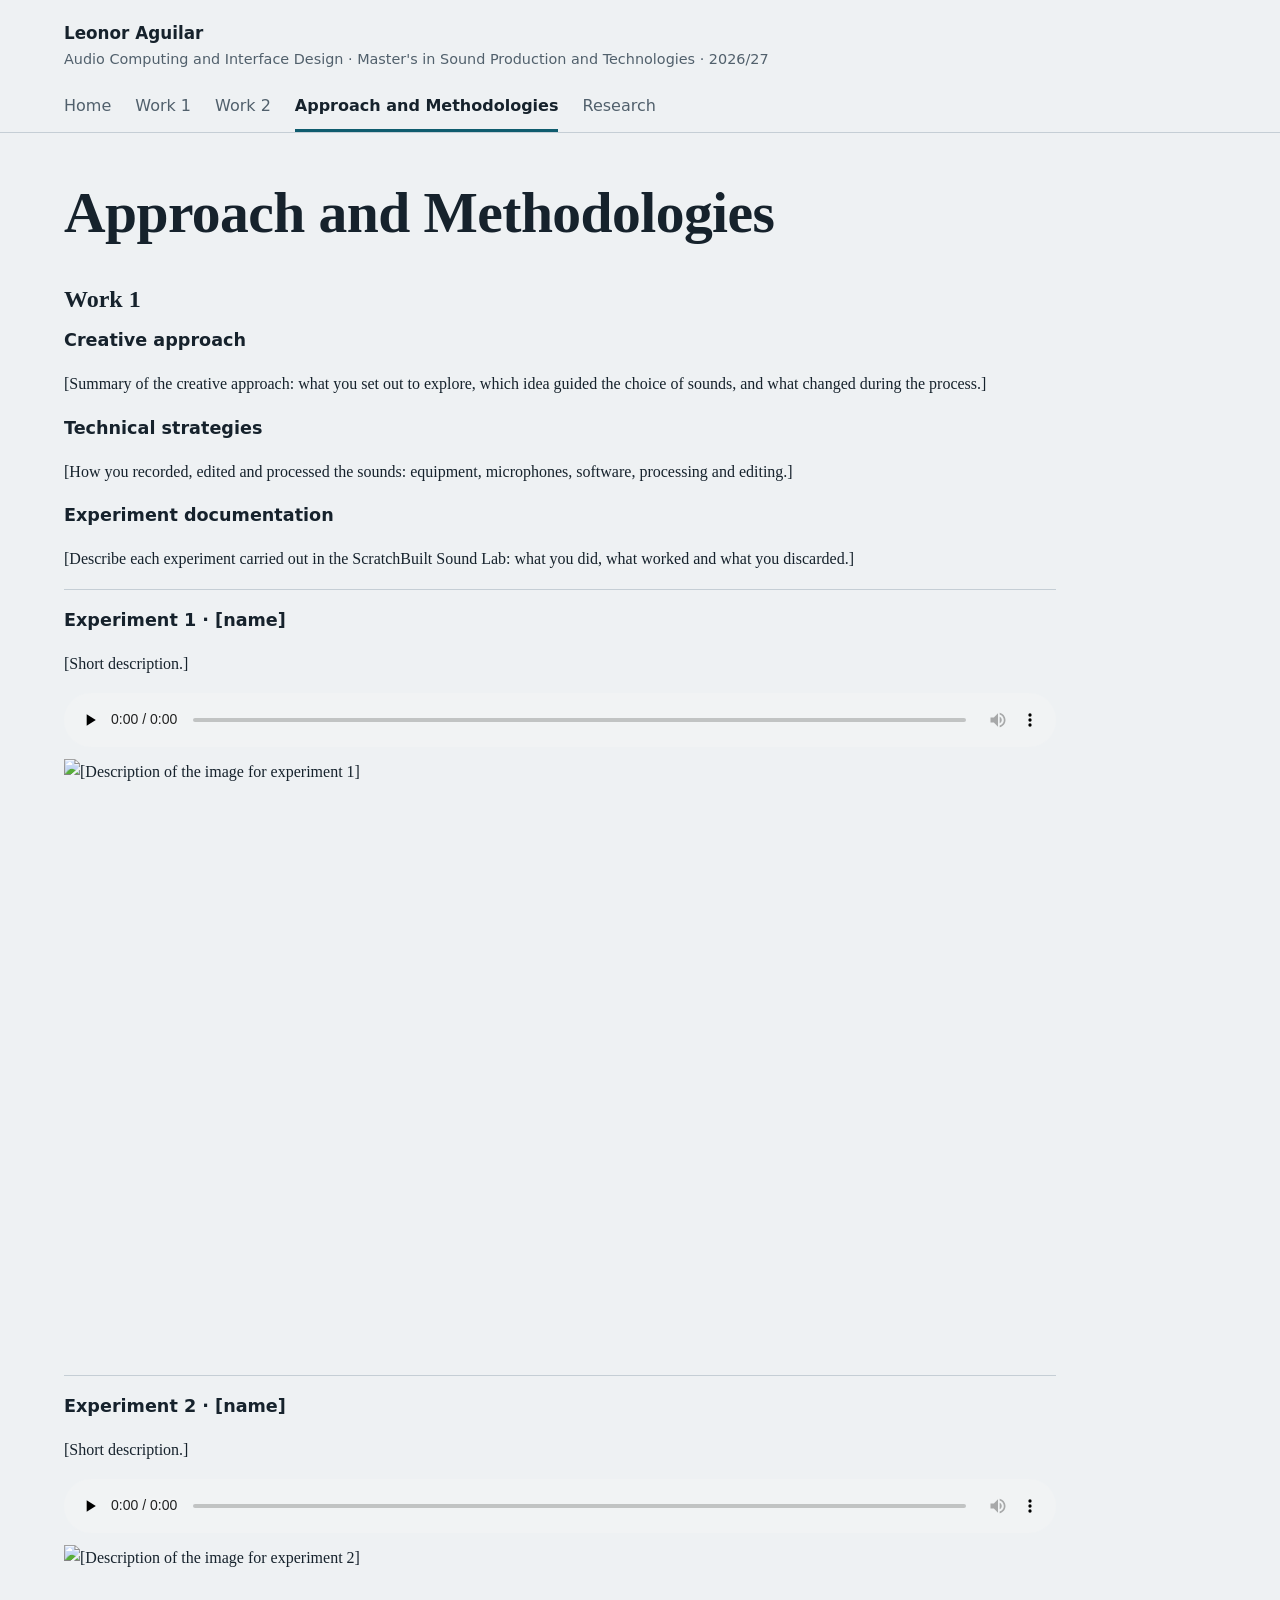
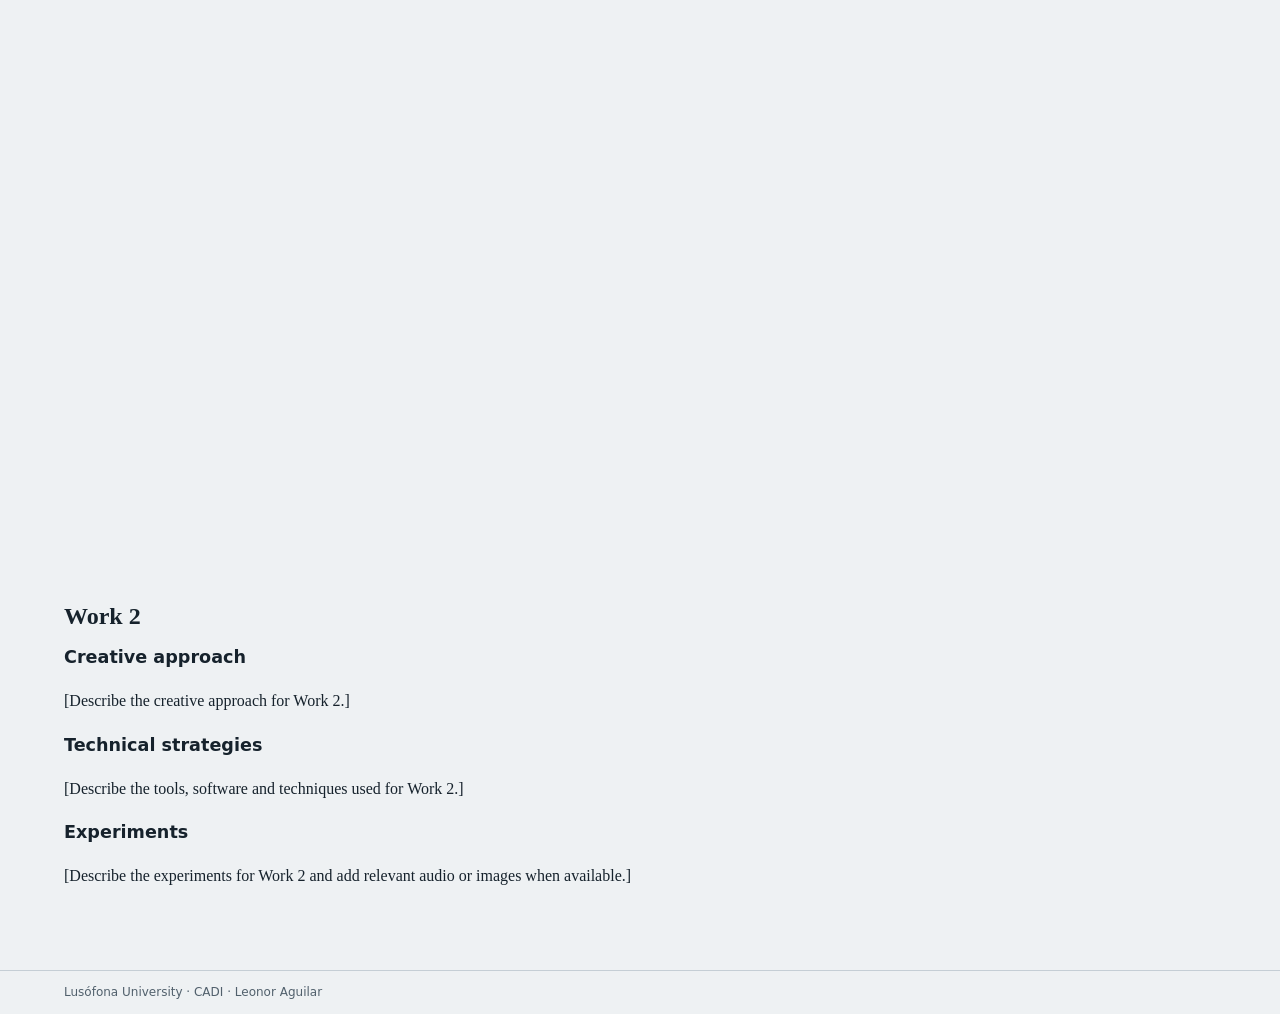
==== abordagem.html @ 3d1f1cb6 "Add files via upload" ====
<!DOCTYPE html>
<html lang="en">
<head>
<meta charset="utf-8">
<meta name="viewport" content="width=device-width, initial-scale=1">
<title>Approach and Methodologies · CADI · Leonor Aguilar</title>
<link rel="stylesheet" href="style.css">
</head>
<body>
<a class="skip" href="#main">Skip to content</a>
<header class="top">
<p class="id"><strong>Leonor Aguilar</strong> Audio Computing and Interface Design · Master's in Sound Production and Technologies · 2026/27</p>
<nav aria-label="Main"><a href="index.html">Home</a><a href="work1.html">Work 1</a><a href="work2.html">Work 2</a><a href="abordagem.html" aria-current="page">Approach and Methodologies</a><a href="pesquisa.html">Research</a></nav>
</header>
<main id="main">
<h1>Approach and Methodologies</h1>
<section id="work1-approach">
<h2>Work 1</h2>
<h3>Creative approach</h3>
<p>[Summary of the creative approach: what you set out to explore, which idea guided the choice of sounds, and what changed during the process.]</p>
<h3>Technical strategies</h3>
<p>[How you recorded, edited and processed the sounds: equipment, microphones, software, processing and editing.]</p>
<h3>Experiment documentation</h3>
<p>[Describe each experiment carried out in the ScratchBuilt Sound Lab: what you did, what worked and what you discarded.]</p>
<div class="exp">
<h3>Experiment 1 · [name]</h3>
<p>[Short description.]</p>
<audio controls preload="none" src="audio/exp1.mp3"></audio>
<img src="img/exp1.jpg" alt="[Description of the image for experiment 1]" width="800" height="600" loading="lazy">
</div>
<div class="exp">
<h3>Experiment 2 · [name]</h3>
<p>[Short description.]</p>
<audio controls preload="none" src="audio/exp2.mp3"></audio>
<img src="img/exp2.jpg" alt="[Description of the image for experiment 2]" width="800" height="600" loading="lazy">
</div>
</section>
<section id="work2-approach">
<h2>Work 2</h2>
<h3>Creative approach</h3>
<p>[Describe the creative approach for Work 2.]</p>
<h3>Technical strategies</h3>
<p>[Describe the tools, software and techniques used for Work 2.]</p>
<h3>Experiments</h3>
<p>[Describe the experiments for Work 2 and add relevant audio or images when available.]</p>
</section>
</main>
<footer>Lusófona University · CADI · Leonor Aguilar </footer>
</body>
</html>
---- style.css ----
:root{--bg:#eef1f3;--ink:#16222c;--muted:#51606c;--line:#c5ced5;--accent:#0f5c6e;--paper:#fbfcfc}
@media (prefers-color-scheme:dark){:root{--bg:#10171c;--ink:#e6ecf0;--muted:#9aa9b4;--line:#2b3943;--accent:#6cc4d6;--paper:#162027}}
*{box-sizing:border-box}
html{font-size:100%}
body{min-height:100vh;display:flex;flex-direction:column;margin:0;background:var(--bg);color:var(--ink);font-family:"Iowan Old Style",Palatino,"Palatino Linotype",Georgia,serif;line-height:1.65}
.skip{position:absolute;left:-999px;top:0;background:var(--accent);color:#fff;padding:.5rem 1rem}
.skip:focus{left:0;z-index:10}
a{color:var(--accent);text-underline-offset:.15em}
a:focus-visible,audio:focus-visible{outline:3px solid var(--accent);outline-offset:3px}
.top{padding:1.25rem clamp(1rem,5vw,4rem) 0;border-bottom:1px solid var(--line);font-family:system-ui,-apple-system,"Segoe UI",sans-serif}
.id{margin:0 0 .75rem;font-size:.9rem;color:var(--muted)}
.id strong{display:block;font-size:1.05rem;color:var(--ink)}
nav{display:flex;flex-wrap:wrap;gap:0 1.5rem}
nav a{padding:.6rem 0;color:var(--muted);text-decoration:none;border-bottom:3px solid transparent}
nav a:hover{color:var(--ink)}
nav a[aria-current=page]{color:var(--ink);border-bottom-color:var(--accent);font-weight:600}
main{flex:1;max-width:70rem;margin:0;padding:3rem clamp(1rem,5vw,4rem) 4rem;text-align:left}
h1{font-size:clamp(2.2rem,6vw,3.6rem);line-height:1.1;margin:0 0 1.25rem;font-weight:600;letter-spacing:-.01em}
h2{font-size:1.5rem;margin:2.5rem 0 .75rem;line-height:1.25}
.work-title{font-size:1.5rem;line-height:1.25;margin:2.5rem 0 .75rem;font-weight:700;letter-spacing:normal}
h3{font-size:1.1rem;margin:0 0 .4rem;font-family:system-ui,-apple-system,"Segoe UI",sans-serif}
.lead{font-size:1.2rem;color:var(--muted)}
.player{margin:2rem 0;padding:1rem 1.25rem;background:var(--paper);border:1px solid var(--line);border-left:6px solid var(--accent)}
.player figcaption{font-family:system-ui,-apple-system,"Segoe UI",sans-serif;font-weight:600;margin-bottom:.6rem}
audio{width:100%;display:block}
img{max-width:100%;height:auto;display:block;margin-top:.75rem}
.exp{padding:1rem 0;border-top:1px solid var(--line)}
.links{padding-left:1.2rem}
.refs{padding-left:1.2rem}
.refs li{margin-bottom:.8rem}
.timeline{list-style:none;margin:1.25rem 0;padding:0;border-left:2px solid var(--line)}
.timeline li{display:grid;grid-template-columns:5rem 1fr;gap:1rem;padding:.5rem 0 .5rem 0;position:relative}
.timeline li::before{content:"";position:absolute;left:-6px;top:1.05rem;width:10px;height:10px;border-radius:50%;background:var(--accent)}
.timeline time{font-family:ui-monospace,SFMono-Regular,Menlo,monospace;font-size:.95rem;color:var(--accent);padding-left:1.25rem;padding-top:.15rem}
.timeline p{margin:0}
footer{padding:.75rem clamp(1rem,5vw,4rem);border-top:1px solid var(--line);color:var(--muted);font-family:system-ui,-apple-system,"Segoe UI",sans-serif;font-size:.75rem}
@media (max-width:30rem){.timeline li{grid-template-columns:1fr;gap:.1rem}}
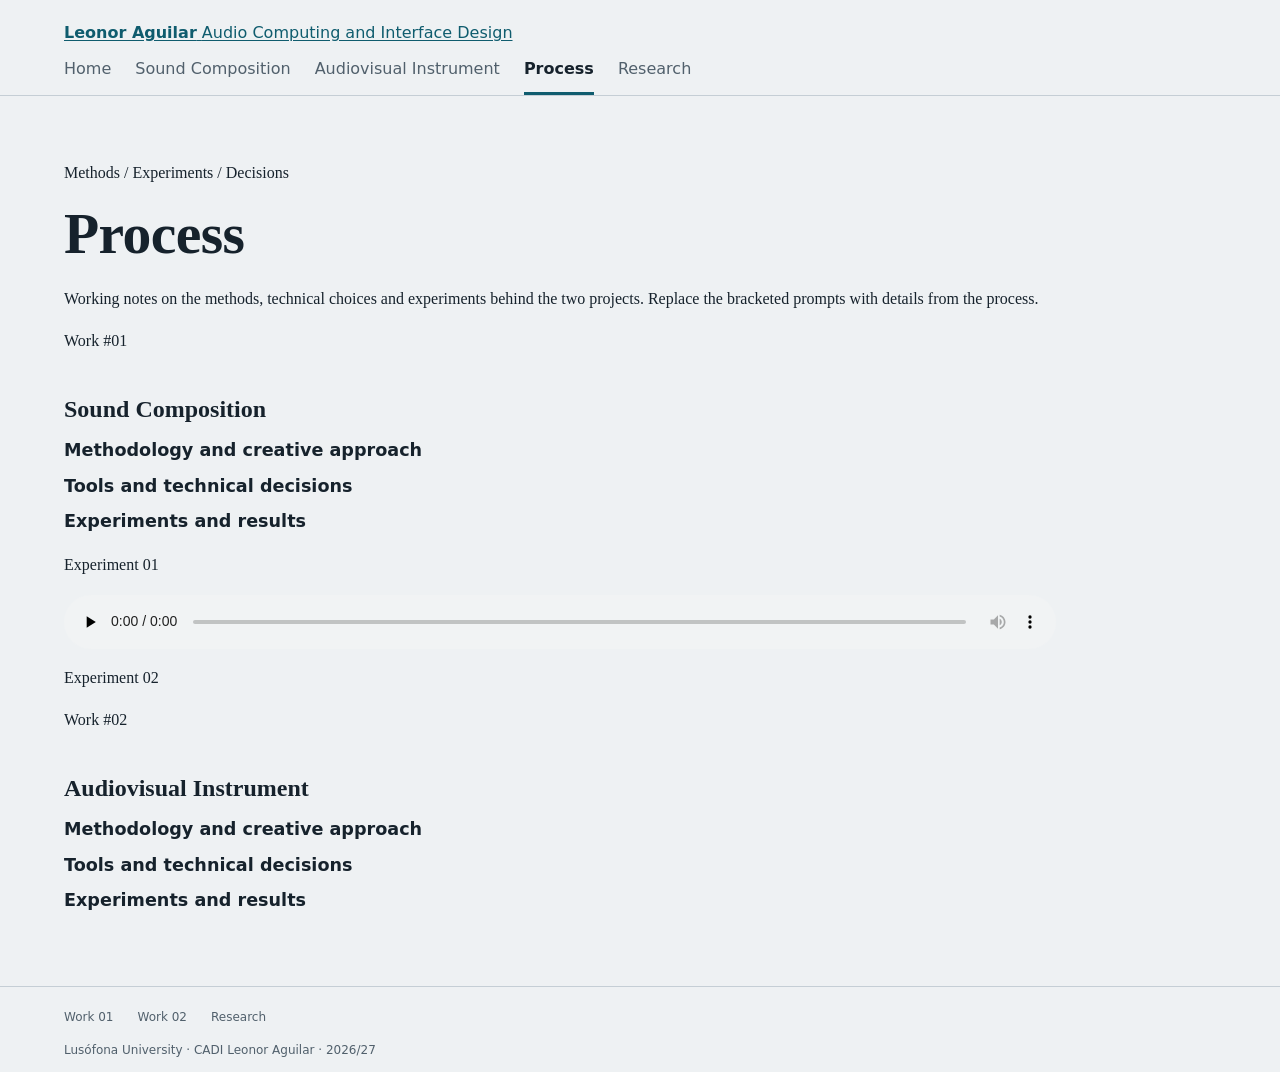
==== commit 9a2623cc: "Update title and metadata in abordagem.html" ====
--- a/abordagem.html
+++ b/abordagem.html
@@ -3,48 +3,90 @@
 <head>
 <meta charset="utf-8">
 <meta name="viewport" content="width=device-width, initial-scale=1">
-<title>Approach and Methodologies · CADI · Leonor Aguilar</title>
+<meta name="description" content="Process documentation for the methods, experiments, tools and decisions behind Work 01 and Work 02.">
+<title>Process · CADI · Leonor Aguilar</title>
 <link rel="stylesheet" href="style.css">
 </head>
 <body>
 <a class="skip" href="#main">Skip to content</a>
 <header class="top">
-<p class="id"><strong>Leonor Aguilar</strong> Audio Computing and Interface Design · Master's in Sound Production and Technologies · 2026/27</p>
-<nav aria-label="Main"><a href="index.html">Home</a><a href="work1.html">Work 1</a><a href="work2.html">Work 2</a><a href="abordagem.html" aria-current="page">Approach and Methodologies</a><a href="pesquisa.html">Research</a></nav>
+  <a class="identity" href="index.html" aria-label="Leonor Aguilar — Home">
+    <strong>Leonor Aguilar</strong>
+    <span>Audio Computing and Interface Design</span>
+  </a>
+  <nav aria-label="Main">
+    <a href="index.html">Home</a>
+    <a href="work1.html">Sound Composition</a>
+    <a href="work2.html">Audiovisual Instrument</a>
+    <a href="abordagem.html" aria-current="page">Process</a>
+    <a href="pesquisa.html">Research</a>
+  </nav>
 </header>
-<main id="main">
-<h1>Approach and Methodologies</h1>
-<section id="work1-approach">
-<h2>Work 1</h2>
-<h3>Creative approach</h3>
-<p>[Summary of the creative approach: what you set out to explore, which idea guided the choice of sounds, and what changed during the process.]</p>
-<h3>Technical strategies</h3>
-<p>[How you recorded, edited and processed the sounds: equipment, microphones, software, processing and editing.]</p>
-<h3>Experiment documentation</h3>
-<p>[Describe each experiment carried out in the ScratchBuilt Sound Lab: what you did, what worked and what you discarded.]</p>
-<div class="exp">
-<h3>Experiment 1 · [name]</h3>
-<p>[Short description.]</p>
-<audio controls preload="none" src="audio/exp1.mp3"></audio>
-<img src="img/exp1.jpg" alt="[Description of the image for experiment 1]" width="800" height="600" loading="lazy">
-</div>
-<div class="exp">
-<h3>Experiment 2 · [name]</h3>
-<p>[Short description.]</p>
-<audio controls preload="none" src="audio/exp2.mp3"></audio>
-<img src="img/exp2.jpg" alt="[Description of the image for experiment 2]" width="800" height="600" loading="lazy">
-</div>
-</section>
-<section id="work2-approach">
-<h2>Work 2</h2>
-<h3>Creative approach</h3>
-<p>[Describe the creative approach for Work 2.]</p>
-<h3>Technical strategies</h3>
-<p>[Describe the tools, software and techniques used for Work 2.]</p>
-<h3>Experiments</h3>
-<p>[Describe the experiments for Work 2 and add relevant audio or images when available.]</p>
-</section>
+<main id="main" class="project-page">
+  <header class="project-heading">
+    <p class="eyebrow">Methods / Experiments / Decisions</p>
+    <h1>Process</h1>
+    <p class="project-summary">Working notes on the methods, technical choices and experiments behind the two projects. Replace the bracketed prompts with details from the process.</p>
+  </header>
+
+  <section id="work1-process" class="content-section">
+    <p class="eyebrow">Work #01</p>
+    <h2>Sound Composition</h2>
+    <div class="process-grid">
+      <section class="process-item">
+        <h3>Methodology and creative approach</h3>
+      </section>
+      <section class="process-item">
+        <h3>Tools and technical decisions</h3>
+      </section>
+      <section class="process-item">
+        <h3>Experiments and results</h3>
+      </section>
+    </div>
+
+    <div class="experiment-list">
+      <article class="experiment">
+        <div>
+          <p class="eyebrow">Experiment 01</p>
+          <audio controls preload="none" aria-label="Listen to Experiment 01, Sound Composition">
+            <source src="audio/CADI_Composition_Leonor.wav" type="audio/wav">
+            Your browser does not support WAV audio.
+          </audio>
+        </div>
+      </article>
+      <article class="experiment">
+        <div>
+          <p class="eyebrow">Experiment 02</p>
+        </div>
+      </article>
+    </div>
+  </section>
+
+  <section id="work2-process" class="content-section">
+    <p class="eyebrow">Work #02</p>
+    <h2>Audiovisual Instrument</h2>
+    <div class="process-grid">
+      <section class="process-item">
+        <h3>Methodology and creative approach</h3>
+      </section>
+      <section class="process-item">
+        <h3>Tools and technical decisions</h3>
+      </section>
+      <section class="process-item">
+        <h3>Experiments and results</h3>
+      </section>
+    </div>
+  </section>
+
 </main>
-<footer>Lusófona University · CADI · Leonor Aguilar </footer>
+<footer>
+  <nav class="project-footer-links" aria-label="Related pages">
+    <a href="work1.html">Work 01</a>
+    <a href="work2.html">Work 02</a>
+    <a href="pesquisa.html">Research</a>
+  </nav>
+  <span>Lusófona University · CADI</span>
+  <span>Leonor Aguilar · 2026/27</span>
+</footer>
 </body>
 </html>
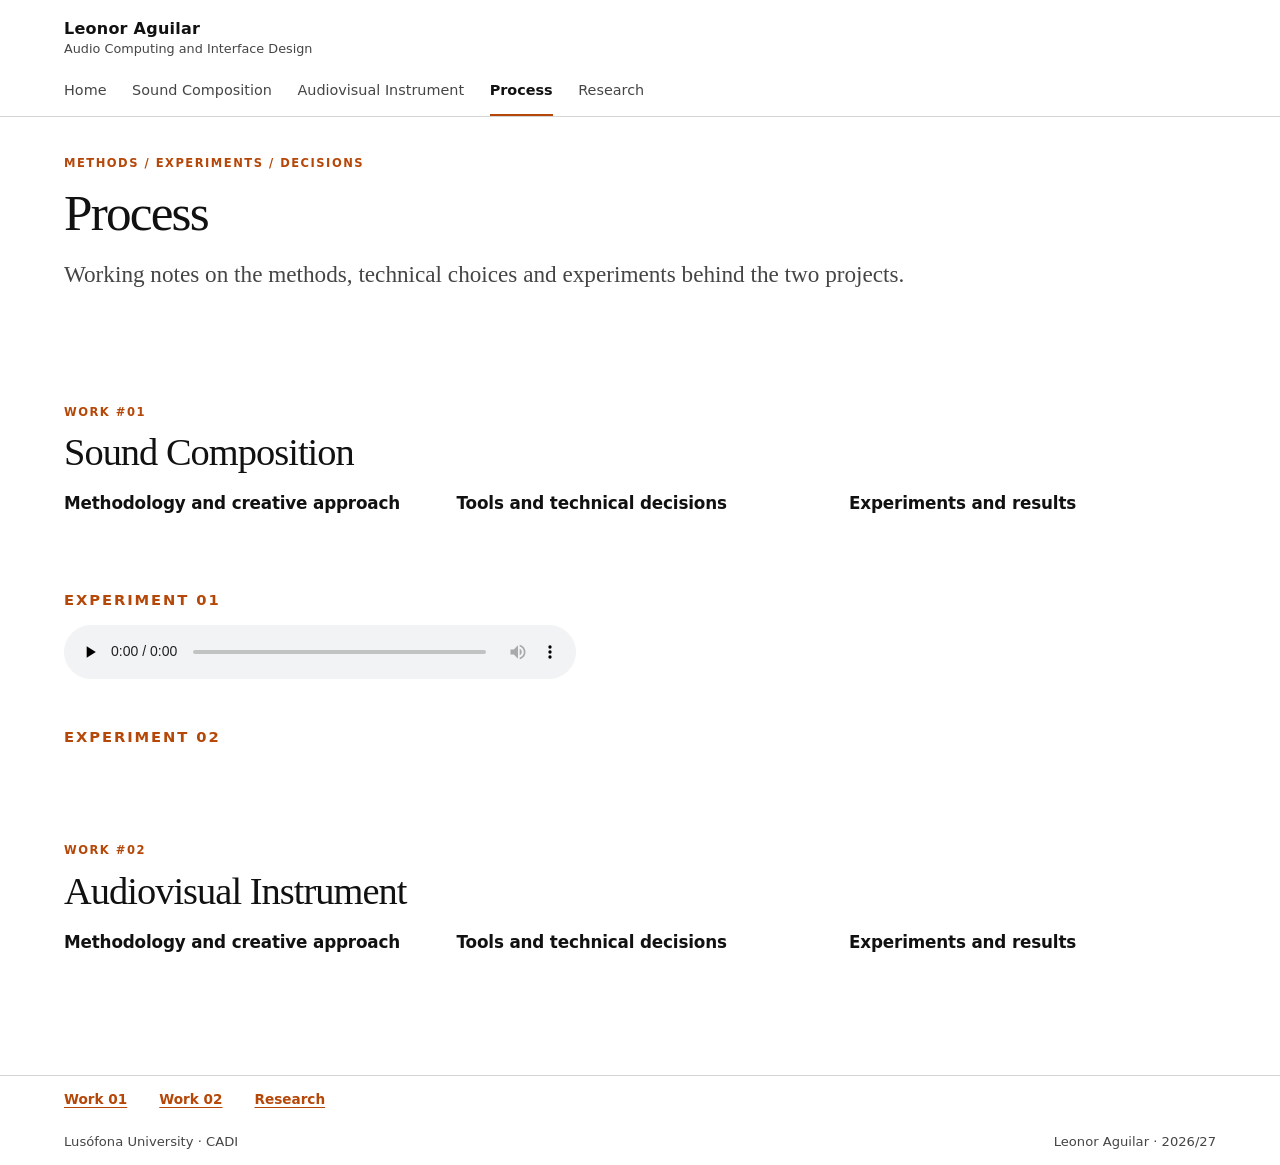
==== commit 28f862b2: "Atualiza o site e adiciona audio" ====
--- a/abordagem.html
+++ b/abordagem.html
@@ -26,7 +26,7 @@
   <header class="project-heading">
     <p class="eyebrow">Methods / Experiments / Decisions</p>
     <h1>Process</h1>
-    <p class="project-summary">Working notes on the methods, technical choices and experiments behind the two projects. Replace the bracketed prompts with details from the process.</p>
+    <p class="project-summary">Working notes on the methods, technical choices and experiments behind the two projects.</p>
   </header>
 
   <section id="work1-process" class="content-section">
--- a/style.css
+++ b/style.css
@@ -1,37 +1,683 @@
-:root{--bg:#eef1f3;--ink:#16222c;--muted:#51606c;--line:#c5ced5;--accent:#0f5c6e;--paper:#fbfcfc}
-@media (prefers-color-scheme:dark){:root{--bg:#10171c;--ink:#e6ecf0;--muted:#9aa9b4;--line:#2b3943;--accent:#6cc4d6;--paper:#162027}}
-*{box-sizing:border-box}
-html{font-size:100%}
-body{min-height:100vh;display:flex;flex-direction:column;margin:0;background:var(--bg);color:var(--ink);font-family:"Iowan Old Style",Palatino,"Palatino Linotype",Georgia,serif;line-height:1.65}
-.skip{position:absolute;left:-999px;top:0;background:var(--accent);color:#fff;padding:.5rem 1rem}
-.skip:focus{left:0;z-index:10}
-a{color:var(--accent);text-underline-offset:.15em}
-a:focus-visible,audio:focus-visible{outline:3px solid var(--accent);outline-offset:3px}
-.top{padding:1.25rem clamp(1rem,5vw,4rem) 0;border-bottom:1px solid var(--line);font-family:system-ui,-apple-system,"Segoe UI",sans-serif}
-.id{margin:0 0 .75rem;font-size:.9rem;color:var(--muted)}
-.id strong{display:block;font-size:1.05rem;color:var(--ink)}
-nav{display:flex;flex-wrap:wrap;gap:0 1.5rem}
-nav a{padding:.6rem 0;color:var(--muted);text-decoration:none;border-bottom:3px solid transparent}
-nav a:hover{color:var(--ink)}
-nav a[aria-current=page]{color:var(--ink);border-bottom-color:var(--accent);font-weight:600}
-main{flex:1;max-width:70rem;margin:0;padding:3rem clamp(1rem,5vw,4rem) 4rem;text-align:left}
-h1{font-size:clamp(2.2rem,6vw,3.6rem);line-height:1.1;margin:0 0 1.25rem;font-weight:600;letter-spacing:-.01em}
-h2{font-size:1.5rem;margin:2.5rem 0 .75rem;line-height:1.25}
-.work-title{font-size:1.5rem;line-height:1.25;margin:2.5rem 0 .75rem;font-weight:700;letter-spacing:normal}
-h3{font-size:1.1rem;margin:0 0 .4rem;font-family:system-ui,-apple-system,"Segoe UI",sans-serif}
-.lead{font-size:1.2rem;color:var(--muted)}
-.player{margin:2rem 0;padding:1rem 1.25rem;background:var(--paper);border:1px solid var(--line);border-left:6px solid var(--accent)}
-.player figcaption{font-family:system-ui,-apple-system,"Segoe UI",sans-serif;font-weight:600;margin-bottom:.6rem}
-audio{width:100%;display:block}
-img{max-width:100%;height:auto;display:block;margin-top:.75rem}
-.exp{padding:1rem 0;border-top:1px solid var(--line)}
-.links{padding-left:1.2rem}
-.refs{padding-left:1.2rem}
-.refs li{margin-bottom:.8rem}
-.timeline{list-style:none;margin:1.25rem 0;padding:0;border-left:2px solid var(--line)}
-.timeline li{display:grid;grid-template-columns:5rem 1fr;gap:1rem;padding:.5rem 0 .5rem 0;position:relative}
-.timeline li::before{content:"";position:absolute;left:-6px;top:1.05rem;width:10px;height:10px;border-radius:50%;background:var(--accent)}
-.timeline time{font-family:ui-monospace,SFMono-Regular,Menlo,monospace;font-size:.95rem;color:var(--accent);padding-left:1.25rem;padding-top:.15rem}
-.timeline p{margin:0}
-footer{padding:.75rem clamp(1rem,5vw,4rem);border-top:1px solid var(--line);color:var(--muted);font-family:system-ui,-apple-system,"Segoe UI",sans-serif;font-size:.75rem}
-@media (max-width:30rem){.timeline li{grid-template-columns:1fr;gap:.1rem}}
+:root {
+  color-scheme: light dark;
+  --bg: #ffffff;
+  --paper: #ffffff;
+  --ink: #111111;
+  --muted: #454545;
+  --line: #d5d5d5;
+  --accent: #b54708;
+  --accent-soft: #fff0e5;
+  --focus: #111111;
+  --display: "Iowan Old Style", "Palatino Linotype", Palatino, Georgia, serif;
+  --body: system-ui, -apple-system, "Segoe UI", sans-serif;
+}
+
+@media (prefers-color-scheme: dark) {
+  :root {
+    --bg: #111111;
+    --paper: #1b1b1b;
+    --ink: #ffffff;
+    --muted: #c6c6c6;
+    --line: #444444;
+    --accent: #ff9a52;
+    --accent-soft: #382317;
+    --focus: #ffffff;
+  }
+}
+
+* {
+  box-sizing: border-box;
+}
+
+html {
+  scroll-behavior: smooth;
+  scroll-padding-top: 1rem;
+}
+
+body {
+  display: flex;
+  min-height: 100vh;
+  flex-direction: column;
+  margin: 0;
+  background: var(--bg);
+  color: var(--ink);
+  font-family: var(--body);
+  line-height: 1.65;
+}
+
+a {
+  color: var(--accent);
+  text-underline-offset: 0.2em;
+  text-decoration-thickness: 0.08em;
+}
+
+a:hover {
+  text-decoration-thickness: 0.14em;
+}
+
+a:focus-visible,
+audio:focus-visible,
+time[role="button"]:focus-visible {
+  outline: 3px solid var(--focus);
+  outline-offset: 4px;
+}
+
+audio {
+  accent-color: var(--accent);
+}
+
+.skip {
+  position: absolute;
+  top: 0.5rem;
+  left: -9999px;
+  z-index: 2;
+  padding: 0.65rem 1rem;
+  background: var(--accent);
+  color: var(--bg);
+}
+
+.skip:focus {
+  left: 0.5rem;
+}
+
+.top {
+  padding: 1.1rem clamp(1.25rem, 5vw, 5rem) 0;
+  border-bottom: 1px solid var(--line);
+}
+
+.identity {
+  display: flex;
+  width: fit-content;
+  flex-direction: column;
+  color: var(--ink);
+  line-height: 1.4;
+  text-decoration: none;
+}
+
+.identity strong {
+  font-size: 1rem;
+  letter-spacing: 0.015em;
+}
+
+.identity span {
+  color: var(--muted);
+  font-size: 0.8rem;
+}
+
+.top nav {
+  display: flex;
+  flex-wrap: wrap;
+  gap: 0 1.6rem;
+  margin-top: 0.8rem;
+}
+
+.top nav a {
+  padding: 0.55rem 0 0.65rem;
+  border-bottom: 2px solid transparent;
+  color: var(--muted);
+  font-size: 0.9rem;
+  text-decoration: none;
+}
+
+.top nav a:hover {
+  color: var(--ink);
+}
+
+.top nav a[aria-current="page"] {
+  border-bottom-color: var(--accent);
+  color: var(--ink);
+  font-weight: 650;
+}
+
+main {
+  width: 100%;
+  max-width: none;
+  flex: 1;
+  margin: 0;
+  padding: clamp(1.25rem, 3vw, 2.5rem) clamp(1.25rem, 5vw, 5rem);
+}
+
+h1,
+h2,
+h3,
+p,
+figure,
+ul,
+ol {
+  margin-top: 0;
+}
+
+h1,
+h2,
+h3 {
+  font-family: var(--display);
+  font-weight: 500;
+  line-height: 1.12;
+}
+
+h1 {
+  max-width: 20ch;
+  margin-bottom: 0.9rem;
+  font-size: clamp(2rem, 4vw, 3.6rem);
+  letter-spacing: -0.035em;
+}
+
+h2 {
+  margin-bottom: 0.9rem;
+  font-size: clamp(1.75rem, 3vw, 2.4rem);
+  letter-spacing: -0.025em;
+}
+
+h3 {
+  margin-bottom: 0.6rem;
+  font-family: var(--body);
+  font-size: 1.05rem;
+  font-weight: 650;
+  letter-spacing: -0.01em;
+}
+
+.eyebrow {
+  margin-bottom: 0.8rem;
+  color: var(--accent);
+  font-size: 0.72rem;
+  font-weight: 700;
+  letter-spacing: 0.13em;
+  line-height: 1.4;
+  text-transform: uppercase;
+}
+
+.home-main {
+  max-width: none;
+}
+
+.home-intro {
+  display: grid;
+  max-width: none;
+  grid-template-columns: 1fr;
+  padding: 0 0 clamp(2.5rem, 5vw, 4.5rem);
+}
+
+.home-intro .eyebrow {
+  grid-column: 1 / -1;
+}
+
+.home-intro h1 {
+  grid-column: 1;
+  max-width: none;
+  margin-bottom: 0.9rem;
+  font-size: clamp(2.35rem, 3.8vw, 3.35rem);
+}
+
+.intro-copy {
+  grid-column: 1;
+  margin-bottom: 0;
+  color: var(--muted);
+  font-family: var(--display);
+  font-size: clamp(1.2rem, 2vw, 1.6rem);
+  line-height: 1.45;
+}
+
+.project-index {
+  display: grid;
+  grid-template-columns: repeat(2, minmax(0, 1fr));
+  gap: 1rem;
+}
+
+.project-card {
+  min-width: 0;
+  padding: clamp(1rem, 2vw, 1.5rem);
+  border: 1px solid var(--line);
+  border-bottom: 1px solid var(--line);
+  background: var(--paper);
+}
+
+.project-card--sound {
+  display: grid;
+  grid-template-columns: minmax(0, 1fr) minmax(14rem, 0.9fr);
+  align-items: center;
+  gap: clamp(1rem, 2vw, 2rem);
+}
+
+.project-card-copy {
+  max-width: 34rem;
+}
+
+.project-card-copy h2 {
+  margin-bottom: 0.45rem;
+  font-size: clamp(1.4rem, 2vw, 1.8rem);
+}
+
+.project-card-copy > p:not(.eyebrow) {
+  max-width: 38ch;
+  margin-bottom: 0.65rem;
+  color: var(--muted);
+  font-size: 0.88rem;
+  line-height: 1.5;
+}
+
+.project-card-copy .eyebrow {
+  margin-bottom: 0.5rem;
+}
+
+.text-link {
+  display: inline-block;
+  margin-top: 0.45rem;
+  font-size: 0.84rem;
+  font-weight: 650;
+}
+
+.project-card .project-audio {
+  width: 100%;
+  max-width: 100%;
+  margin-top: 0;
+}
+
+.secondary-links,
+.project-footer-links {
+  display: flex;
+  flex-wrap: wrap;
+  gap: 0.75rem 2rem;
+  margin-top: 2rem;
+  padding-top: 1rem;
+}
+
+.secondary-links a,
+.project-footer-links a {
+  font-size: 0.9rem;
+  font-weight: 600;
+}
+
+.project-heading {
+  max-width: 72rem;
+  padding-bottom: clamp(1.75rem, 4vw, 3rem);
+}
+
+.research-page > .project-heading {
+  padding-bottom: 0;
+}
+
+.research-page > .project-heading + .content-section {
+  margin-top: clamp(2.5rem, 5vw, 4rem);
+}
+
+.project-heading h1 {
+  margin-bottom: 1rem;
+}
+
+.project-summary,
+.section-intro {
+  margin-bottom: 0;
+  color: var(--muted);
+  font-family: var(--display);
+  font-size: clamp(1.15rem, 2vw, 1.45rem);
+  line-height: 1.5;
+}
+
+.section-intro {
+  max-width: 60ch;
+}
+
+.contents {
+  display: flex;
+  flex-wrap: wrap;
+  gap: 0.45rem 1.4rem;
+  margin: 0 0 2.5rem;
+  padding-block: 0.9rem;
+}
+
+.contents a {
+  font-size: 0.8rem;
+  font-weight: 600;
+}
+
+.media-panel {
+  margin: 0 0 clamp(3rem, 8vw, 6rem);
+  padding: clamp(1.1rem, 3vw, 2rem);
+  border: 1px solid var(--line);
+  border-left: 4px solid var(--accent);
+  background: var(--paper);
+}
+
+.audio-player-panel {
+  padding: 0;
+  border: 0;
+  background: transparent;
+}
+
+.work2-media-panel {
+  max-width: none;
+  padding: 0;
+  border: 0;
+  background: transparent;
+}
+
+.media-panel figcaption {
+  display: flex;
+  flex-wrap: wrap;
+  align-items: baseline;
+  justify-content: space-between;
+  gap: 0.5rem 1rem;
+  margin-bottom: 1rem;
+}
+
+.media-panel figcaption strong {
+  font-family: var(--display);
+  font-size: 1.25rem;
+  font-weight: 500;
+}
+
+.media-panel .eyebrow {
+  margin-bottom: 0;
+}
+
+.media-panel audio,
+.media-panel video,
+.project-audio {
+  display: block;
+  width: 100%;
+  margin-top: 0.75rem;
+}
+
+.project-video {
+  width: min(100%, 36rem);
+  margin-inline: auto;
+  aspect-ratio: 16 / 9;
+  background: var(--ink);
+  object-fit: contain;
+}
+
+.audio-note {
+  margin-top: 0.6rem;
+}
+
+.asset-placeholder {
+  margin-bottom: 0;
+  padding: 1rem;
+  border: 1px dashed var(--line);
+  color: var(--muted);
+  font-size: 0.88rem;
+}
+
+code {
+  color: var(--ink);
+  font-family: ui-monospace, SFMono-Regular, Menlo, monospace;
+  font-size: 0.9em;
+  overflow-wrap: anywhere;
+}
+
+.content-section {
+  margin-block: clamp(2.5rem, 5vw, 4rem);
+}
+
+.content-section > .eyebrow {
+  margin-bottom: 0.7rem;
+}
+
+.content-section > p:not(.eyebrow),
+.analysis-section > p,
+.process-item p,
+.experiment p,
+.project-sections p {
+  max-width: 70ch;
+}
+
+.analysis-section {
+  max-width: 76ch;
+}
+
+.analysis-section {
+  margin-top: 2.5rem;
+}
+
+.analysis-section h3 {
+  margin-top: 0;
+}
+
+.timeline {
+  margin: 1.3rem 0 2rem;
+  padding: 0;
+  list-style: none;
+}
+
+.timeline li {
+  position: relative;
+  display: grid;
+  grid-template-columns: 4.5rem minmax(0, 1fr);
+  gap: 1rem;
+  padding: 0.65rem 0;
+}
+
+.timeline li::before {
+  position: absolute;
+  top: 1.15rem;
+  left: -4px;
+  width: 7px;
+  height: 7px;
+  border-radius: 50%;
+  background: var(--accent);
+  content: "";
+}
+
+.timeline time {
+  padding: 0.12rem 0 0 0.9rem;
+  color: var(--accent);
+  font-family: ui-monospace, SFMono-Regular, Menlo, monospace;
+  font-size: 0.86rem;
+  font-variant-numeric: tabular-nums;
+}
+
+.timeline time[role="button"] {
+  cursor: pointer;
+  text-decoration: underline;
+  text-underline-offset: 0.2em;
+}
+
+.timeline p {
+  margin: 0;
+}
+
+.project-sections {
+  display: grid;
+  grid-template-columns: repeat(2, minmax(0, 1fr));
+  gap: 0 2rem;
+  max-width: 90rem;
+}
+
+.project-sections .content-section {
+  padding-top: 1.4rem;
+}
+
+.process-grid {
+  display: grid;
+  grid-template-columns: repeat(3, minmax(0, 1fr));
+  gap: clamp(1rem, 2vw, 2rem);
+  margin-top: 1.25rem;
+  max-width: 96rem;
+}
+
+.process-item {
+  min-width: 0;
+}
+
+.process-item h3 {
+  padding-bottom: 0.7rem;
+}
+
+.process-item p,
+.experiment p {
+  color: var(--muted);
+  font-size: 0.92rem;
+}
+
+.experiment-list {
+  margin-top: 2rem;
+  max-width: 96rem;
+}
+
+.experiment {
+  display: grid;
+  grid-template-columns: minmax(0, 1fr) minmax(14rem, 0.8fr);
+  align-items: center;
+  gap: 1.5rem;
+  padding: 1.5rem 0;
+}
+
+.experiment .eyebrow {
+  margin-bottom: 0.45rem;
+  color: var(--accent);
+}
+
+.experiment h3 {
+  margin-top: 0;
+}
+
+.experiment audio {
+  display: block;
+  width: min(100%, 32rem);
+  min-height: 3.5rem;
+  margin-top: 0.75rem;
+}
+
+.experiment .asset-placeholder {
+  min-height: 5rem;
+}
+
+.reference-list,
+.bibliography {
+  padding-left: 1.25rem;
+}
+
+.reference-list {
+  list-style-type: decimal;
+}
+
+.reference-list li,
+.bibliography li {
+  padding: 0.8rem 0 0.8rem 0.3rem;
+}
+
+.reference-list li {
+  display: list-item;
+}
+
+.reference-list li span {
+  display: block;
+}
+
+.reference-list li span + span {
+  margin-top: 0.35rem;
+}
+
+.bibliography li span,
+.bibliography li a {
+  display: block;
+}
+
+.bibliography li a {
+  width: fit-content;
+  margin-top: 0.35rem;
+  font-size: 0.86rem;
+}
+
+footer {
+  display: flex;
+  flex-wrap: wrap;
+  justify-content: space-between;
+  gap: 0.25rem 1rem;
+  padding: 0.8rem clamp(1.25rem, 5vw, 5rem);
+  border-top: 1px solid var(--line);
+  color: var(--muted);
+  font-size: 0.82rem;
+}
+
+footer .project-footer-links {
+  width: 100%;
+  margin: 0 0 0.5rem;
+  padding: 0 0 0.5rem;
+  border: 0;
+}
+
+footer .project-footer-links a {
+  font-size: 0.85rem;
+}
+
+@media (max-width: 54rem) {
+  main {
+    padding-inline: clamp(1.25rem, 4vw, 2.25rem);
+  }
+
+  .project-index {
+    grid-template-columns: 1fr;
+  }
+
+  .project-card--sound {
+    grid-template-columns: minmax(0, 1fr) minmax(14rem, 0.75fr);
+  }
+}
+
+@media (max-width: 40rem) {
+  .top {
+    padding-top: 0.85rem;
+  }
+
+  .top nav {
+    gap: 0 1rem;
+  }
+
+  .top nav a {
+    font-size: 0.82rem;
+  }
+
+  .home-intro {
+    grid-template-columns: 1fr;
+    column-gap: 0;
+  }
+
+  .home-intro .eyebrow,
+  .home-intro h1,
+  .intro-copy {
+    grid-column: 1;
+    grid-row: auto;
+  }
+
+  .home-intro h1 {
+    max-width: 14ch;
+    margin-bottom: 1.25rem;
+    font-size: clamp(2rem, 8vw, 2.65rem);
+  }
+
+  .intro-copy {
+    margin-bottom: 0;
+  }
+
+  .project-sections,
+  .process-grid {
+    grid-template-columns: 1fr;
+    gap: 1rem;
+  }
+
+  .project-card--sound {
+    grid-template-columns: 1fr;
+  }
+
+  .experiment {
+    grid-template-columns: 1fr;
+    gap: 0.75rem;
+  }
+
+  .timeline li {
+    grid-template-columns: 3.8rem minmax(0, 1fr);
+    gap: 0.55rem;
+  }
+
+  .timeline time {
+    padding-left: 0.55rem;
+    font-size: 0.8rem;
+  }
+}
+
+@media (prefers-reduced-motion: reduce) {
+  html {
+    scroll-behavior: auto;
+  }
+}
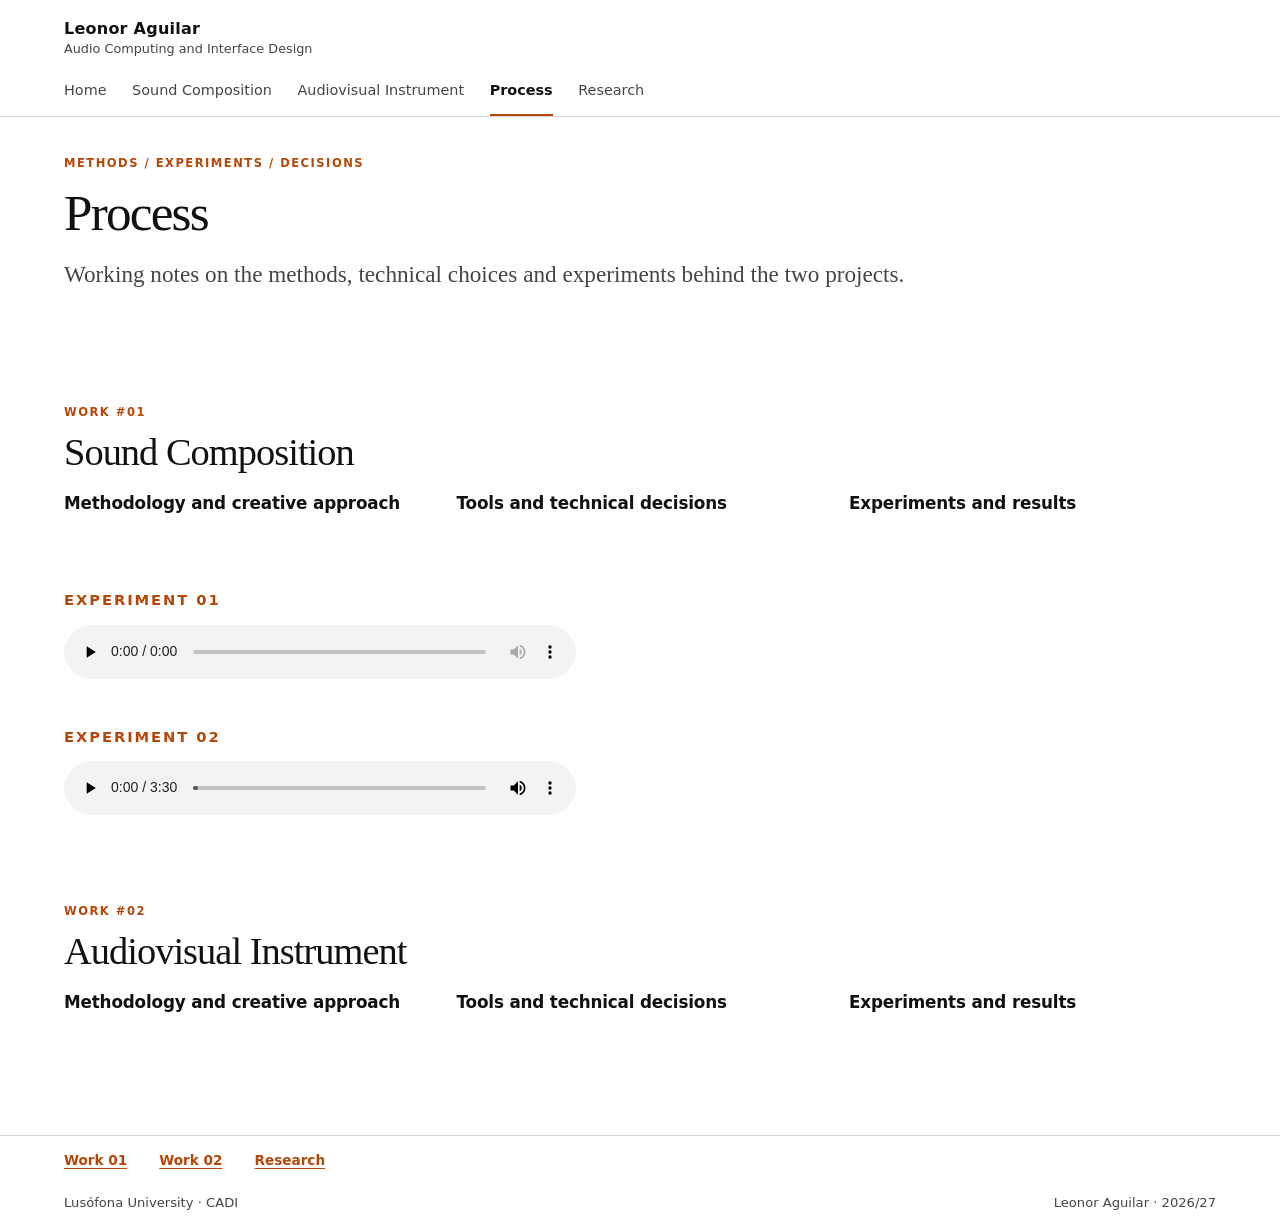
==== commit 1a0584c2: "atualiza o site" ====
--- a/abordagem.html
+++ b/abordagem.html
@@ -57,6 +57,10 @@
       <article class="experiment">
         <div>
           <p class="eyebrow">Experiment 02</p>
+          <audio controls preload="metadata" aria-label="Listen to the Sound Composition">
+            <source src="audio/CADI_COMPOSITION_LA.wav" type="audio/wav">
+            Your browser does not support WAV audio.
+          </audio>
         </div>
       </article>
     </div>
--- a/style.css
+++ b/style.css
@@ -57,7 +57,8 @@
 
 a:focus-visible,
 audio:focus-visible,
-time[role="button"]:focus-visible {
+time[role="button"]:focus-visible,
+.timestamp-seek:focus-visible {
   outline: 3px solid var(--focus);
   outline-offset: 4px;
 }
@@ -304,6 +305,10 @@
   margin-bottom: 1rem;
 }
 
+.work1-title {
+  max-width: none;
+}
+
 .project-summary,
 .section-intro {
   margin-bottom: 0;
@@ -413,6 +418,10 @@
   margin-bottom: 0.7rem;
 }
 
+.work1-analysis-title {
+  color: var(--ink);
+}
+
 .content-section > p:not(.eyebrow),
 .analysis-section > p,
 .process-item p,
@@ -423,6 +432,14 @@
 
 .analysis-section {
   max-width: 76ch;
+}
+
+#analysis .analysis-section {
+  max-width: none;
+}
+
+#analysis .analysis-section p {
+  max-width: none;
 }
 
 .analysis-section {
@@ -468,8 +485,15 @@
 
 .timeline time[role="button"] {
   cursor: pointer;
-  text-decoration: underline;
-  text-underline-offset: 0.2em;
+}
+
+.timestamp-seek {
+  padding: 0;
+  border: 0;
+  background: none;
+  color: var(--accent);
+  font: inherit;
+  cursor: pointer;
 }
 
 .timeline p {
